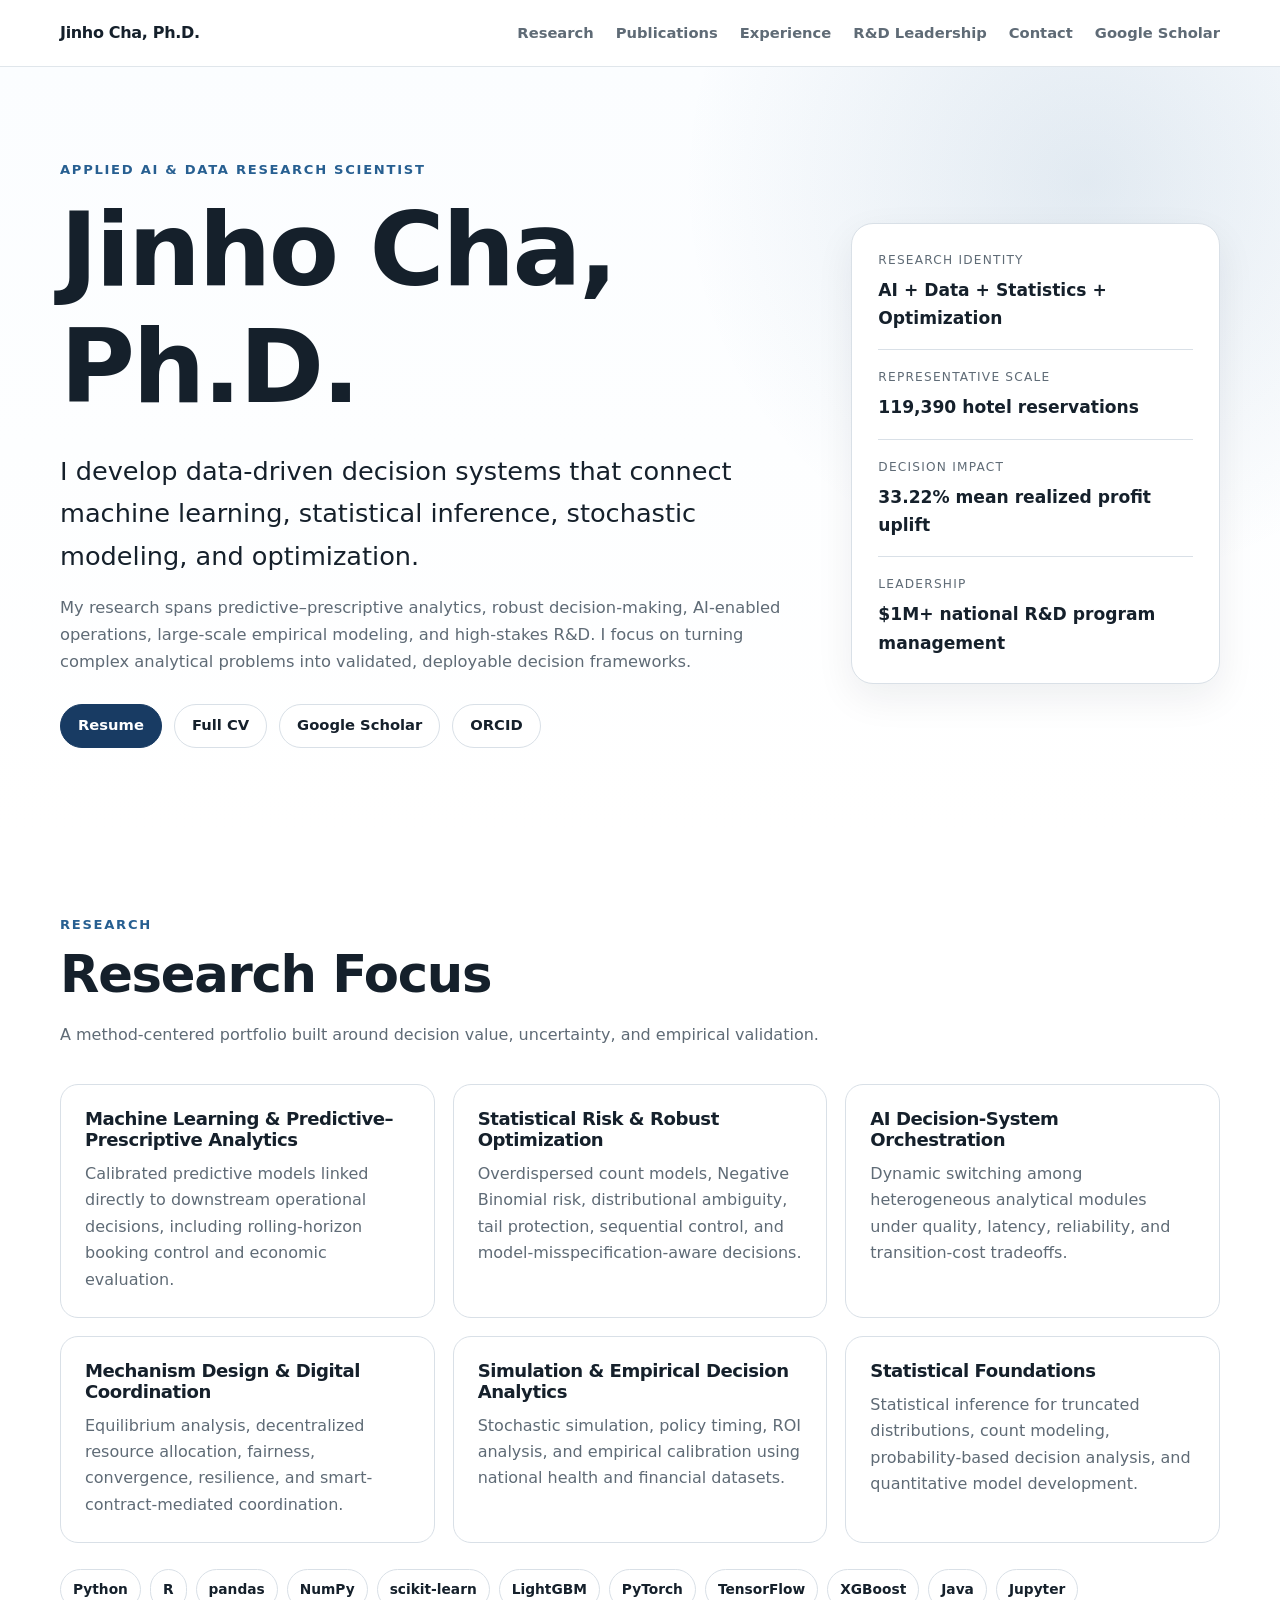
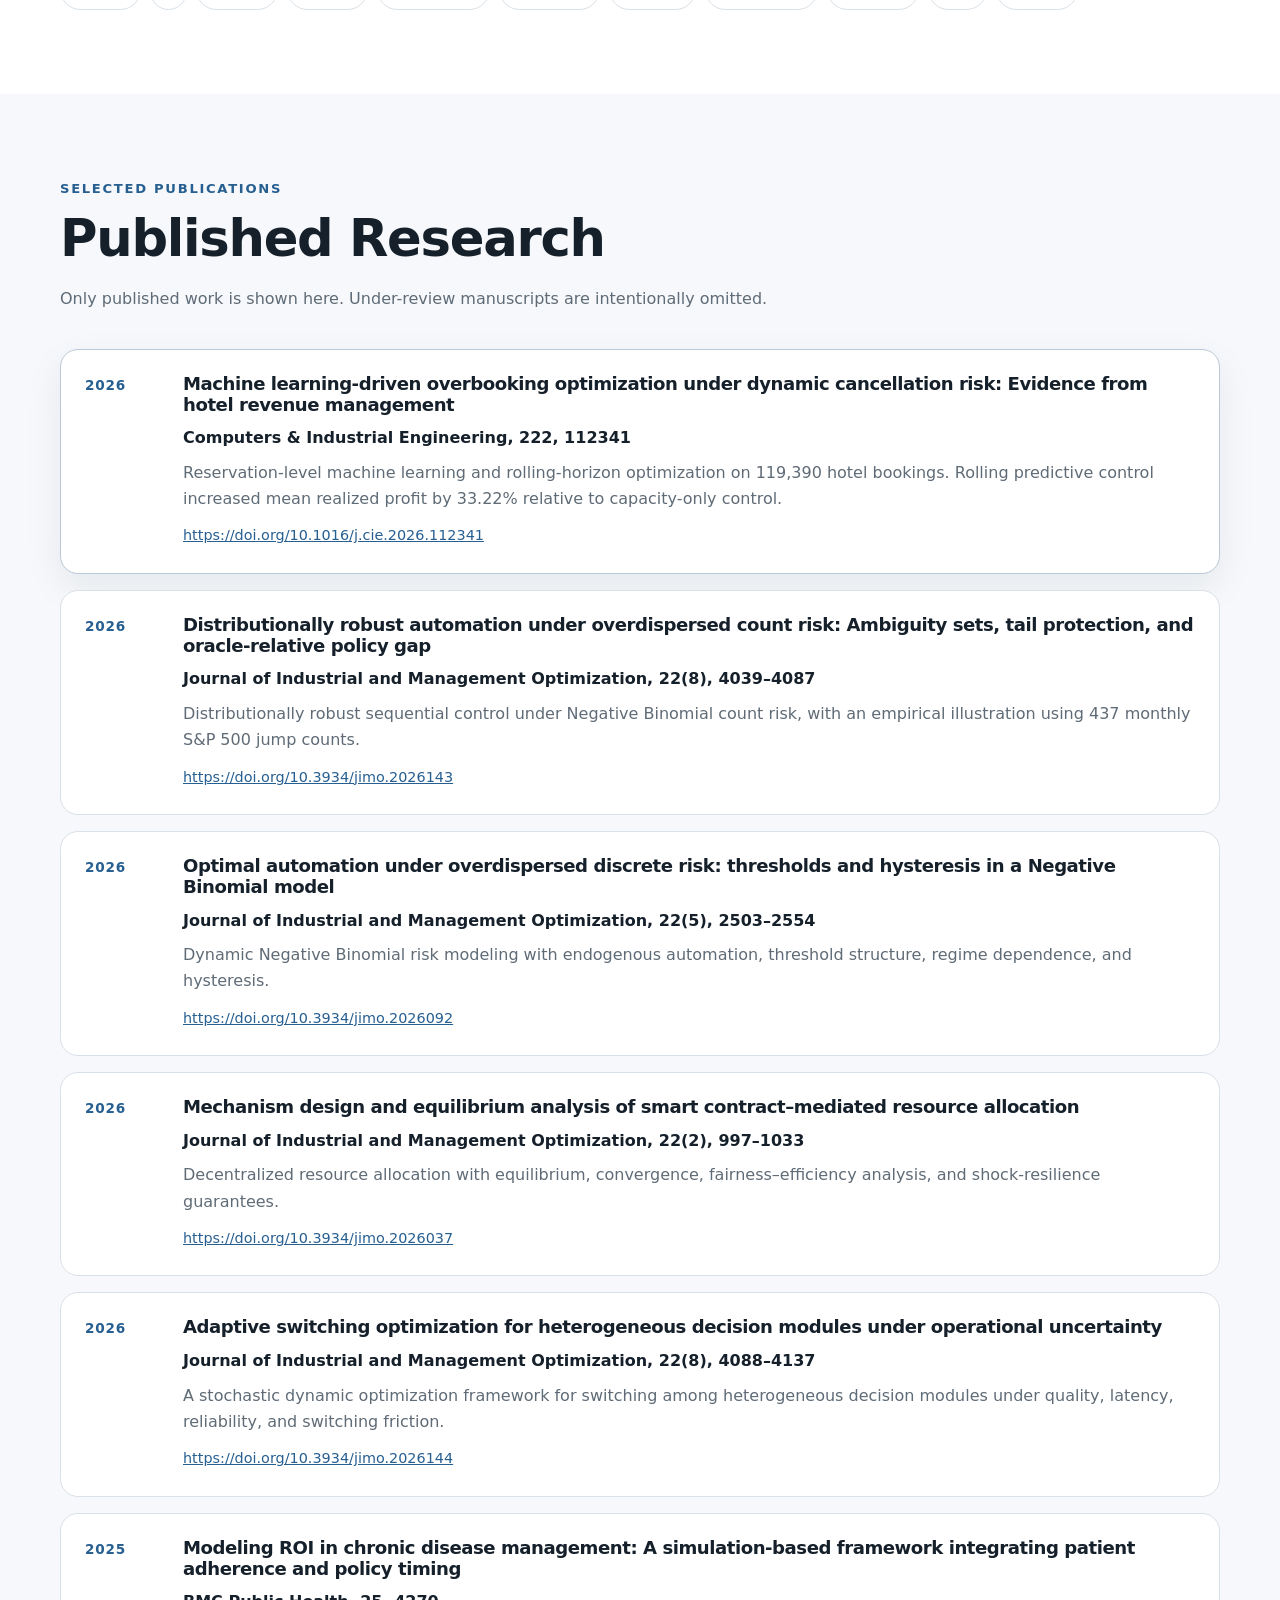
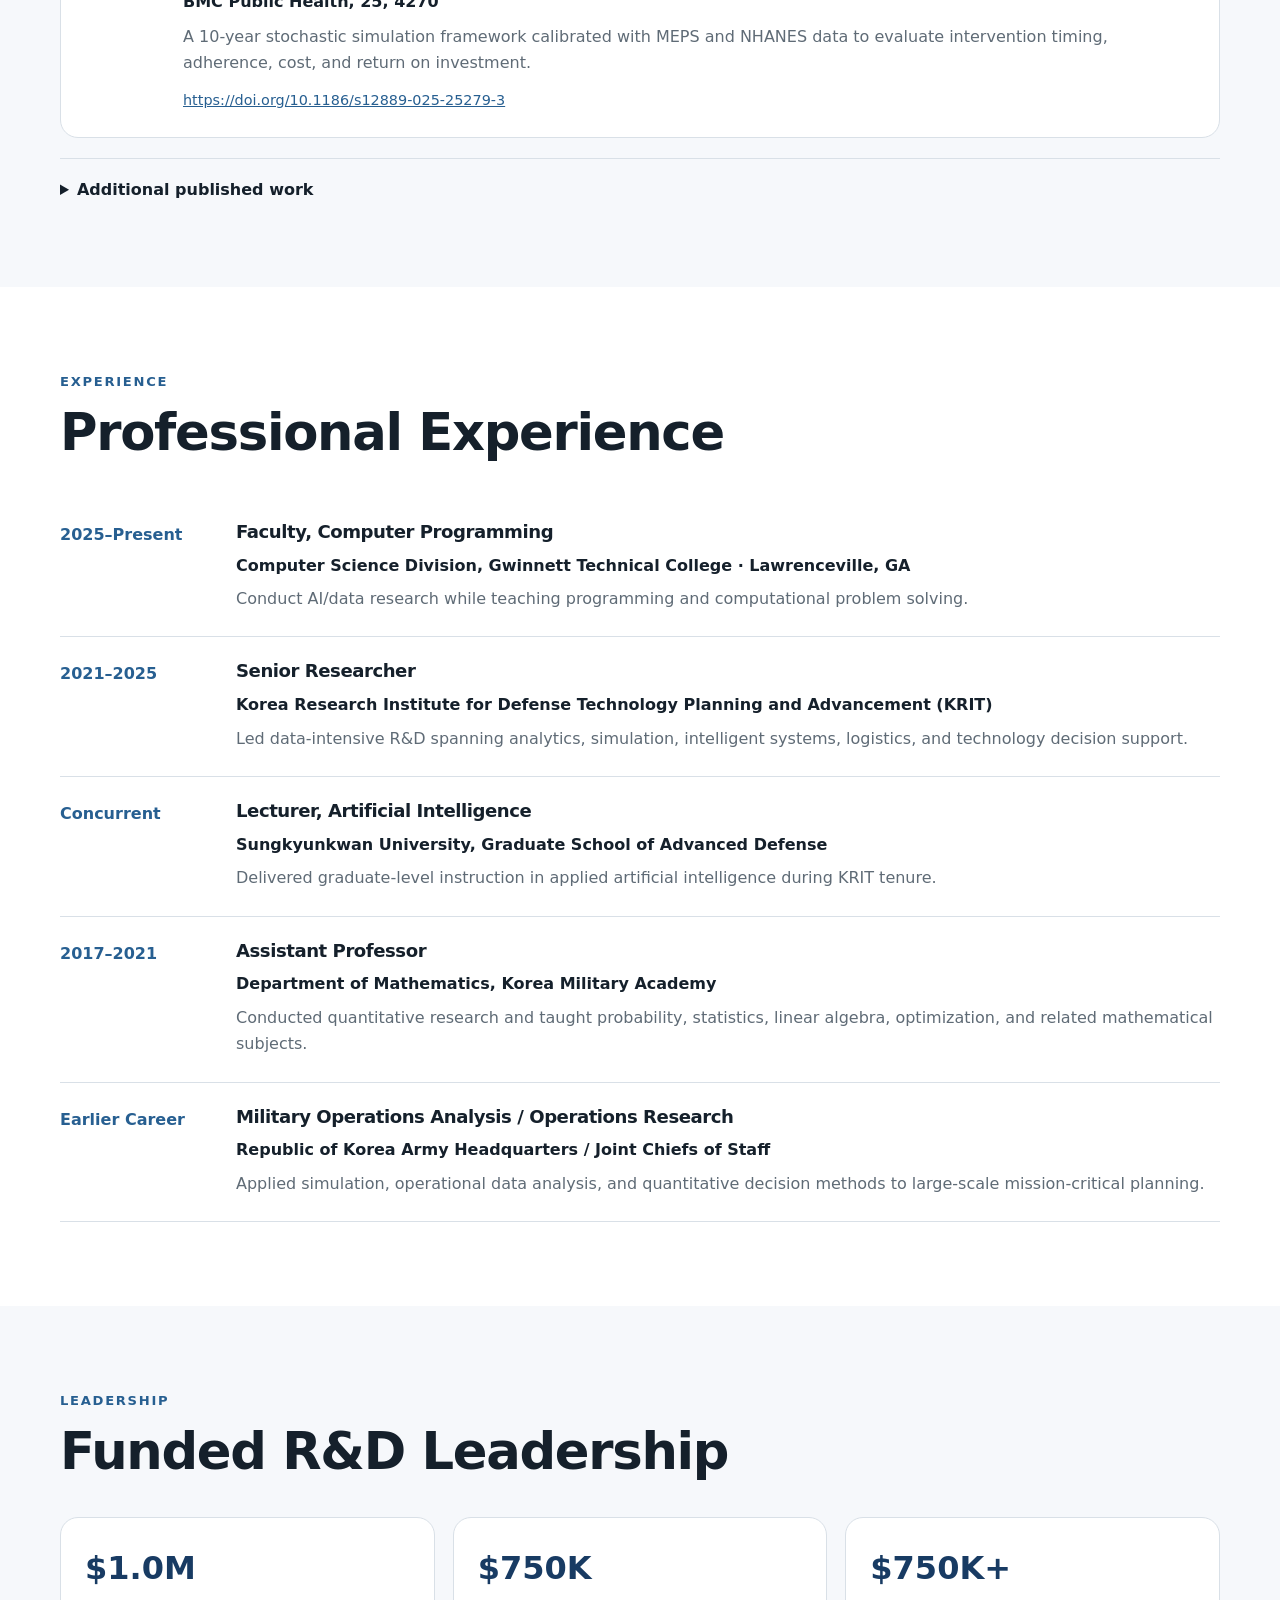
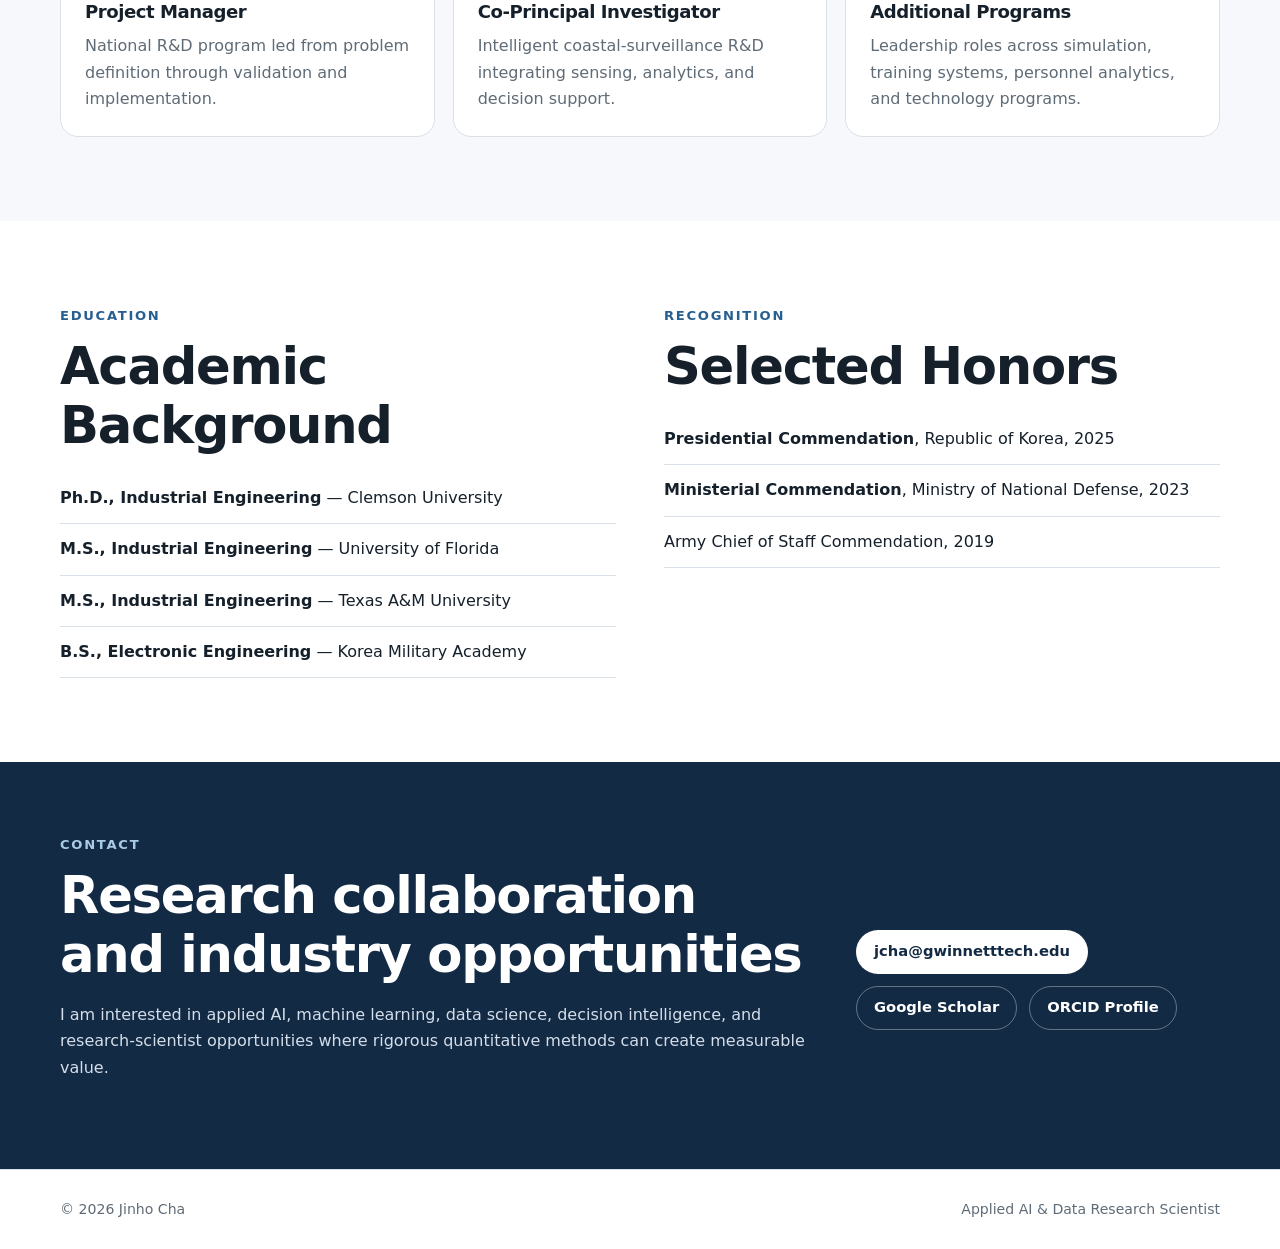
==== index.html @ 52106fe3 "Add files via upload" ====
<!doctype html>
<html lang="en">
<head>
  <meta charset="utf-8" />
  <meta name="viewport" content="width=device-width, initial-scale=1" />
  <meta name="description" content="Jinho Cha, Ph.D. — Applied AI & Data Research Scientist specializing in machine learning, statistical modeling, decision intelligence, and optimization." />
  <title>Jinho Cha, Ph.D. | Applied AI & Data Research Scientist</title>
  <link rel="stylesheet" href="styles.css" />
</head>
<body>
  <header class="site-header">
    <div class="container nav-wrap">
      <a class="brand" href="#top">Jinho Cha, Ph.D.</a>
      <nav class="nav" aria-label="Primary">
        <a href="#research">Research</a>
        <a href="#publications">Publications</a>
        <a href="#experience">Experience</a>
        <a href="#leadership">R&amp;D Leadership</a>
        <a href="#contact">Contact</a>
        <a href="https://scholar.google.com/citations?user=AkXBIFkAAAAJ&hl=en" target="_blank" rel="noreferrer">Google Scholar</a>
      </nav>
    </div>
  </header>

  <main id="top">
    <section class="hero">
      <div class="container hero-grid">
        <div>
          <div class="eyebrow">Applied AI &amp; Data Research Scientist</div>
          <h1>Jinho Cha, Ph.D.</h1>
          <p class="hero-lead">
            I develop data-driven decision systems that connect machine learning,
            statistical inference, stochastic modeling, and optimization.
          </p>
          <p class="hero-copy">
            My research spans predictive–prescriptive analytics, robust decision-making,
            AI-enabled operations, large-scale empirical modeling, and high-stakes R&amp;D.
            I focus on turning complex analytical problems into validated, deployable decision frameworks.
          </p>
          <div class="hero-actions">
            <a class="button primary" href="Jinho_Cha_Resume.pdf" target="_blank" rel="noreferrer">Resume</a>
            <a class="button" href="Jinho_Cha_CV.pdf" target="_blank" rel="noreferrer">Full CV</a>
            <a class="button" href="https://scholar.google.com/citations?user=AkXBIFkAAAAJ&hl=en" target="_blank" rel="noreferrer">Google Scholar</a>
            <a class="button" href="https://orcid.org/0000-0001-9534-8090" target="_blank" rel="noreferrer">ORCID</a>
          </div>
        </div>

        <aside class="profile-card">
          <div class="metric">
            <span class="metric-kicker">Research identity</span>
            <strong>AI + Data + Statistics + Optimization</strong>
          </div>
          <div class="metric">
            <span class="metric-kicker">Representative scale</span>
            <strong>119,390 hotel reservations</strong>
          </div>
          <div class="metric">
            <span class="metric-kicker">Decision impact</span>
            <strong>33.22% mean realized profit uplift</strong>
          </div>
          <div class="metric">
            <span class="metric-kicker">Leadership</span>
            <strong>$1M+ national R&amp;D program management</strong>
          </div>
        </aside>
      </div>
    </section>

    <section class="section" id="research">
      <div class="container">
        <div class="section-heading">
          <div class="eyebrow">Research</div>
          <h2>Research Focus</h2>
          <p>
            A method-centered portfolio built around decision value, uncertainty, and empirical validation.
          </p>
        </div>

        <div class="cards three">
          <article class="card">
            <h3>Machine Learning &amp; Predictive–Prescriptive Analytics</h3>
            <p>
              Calibrated predictive models linked directly to downstream operational decisions,
              including rolling-horizon booking control and economic evaluation.
            </p>
          </article>

          <article class="card">
            <h3>Statistical Risk &amp; Robust Optimization</h3>
            <p>
              Overdispersed count models, Negative Binomial risk, distributional ambiguity,
              tail protection, sequential control, and model-misspecification-aware decisions.
            </p>
          </article>

          <article class="card">
            <h3>AI Decision-System Orchestration</h3>
            <p>
              Dynamic switching among heterogeneous analytical modules under quality,
              latency, reliability, and transition-cost tradeoffs.
            </p>
          </article>

          <article class="card">
            <h3>Mechanism Design &amp; Digital Coordination</h3>
            <p>
              Equilibrium analysis, decentralized resource allocation, fairness,
              convergence, resilience, and smart-contract-mediated coordination.
            </p>
          </article>

          <article class="card">
            <h3>Simulation &amp; Empirical Decision Analytics</h3>
            <p>
              Stochastic simulation, policy timing, ROI analysis, and empirical calibration
              using national health and financial datasets.
            </p>
          </article>

          <article class="card">
            <h3>Statistical Foundations</h3>
            <p>
              Statistical inference for truncated distributions, count modeling,
              probability-based decision analysis, and quantitative model development.
            </p>
          </article>
        </div>

        <div class="skill-strip">
          <span>Python</span>
          <span>R</span>
          <span>pandas</span>
          <span>NumPy</span>
          <span>scikit-learn</span>
          <span>LightGBM</span>
          <span>PyTorch</span>
          <span>TensorFlow</span>
          <span>XGBoost</span>
          <span>Java</span>
          <span>Jupyter</span>
        </div>
      </div>
    </section>

    <section class="section alt" id="publications">
      <div class="container">
        <div class="section-heading">
          <div class="eyebrow">Selected Publications</div>
          <h2>Published Research</h2>
          <p>Only published work is shown here. Under-review manuscripts are intentionally omitted.</p>
        </div>

        <div class="pub-list">
          <article class="publication featured">
            <div class="pub-year">2026</div>
            <div>
              <h3>Machine learning-driven overbooking optimization under dynamic cancellation risk: Evidence from hotel revenue management</h3>
              <p class="venue">Computers &amp; Industrial Engineering, 222, 112341</p>
              <p>
                Reservation-level machine learning and rolling-horizon optimization on 119,390 hotel bookings.
                Rolling predictive control increased mean realized profit by 33.22% relative to capacity-only control.
              </p>
              <a class="doi" href="https://doi.org/10.1016/j.cie.2026.112341" target="_blank" rel="noreferrer">
                https://doi.org/10.1016/j.cie.2026.112341
              </a>
            </div>
          </article>

          <article class="publication">
            <div class="pub-year">2026</div>
            <div>
              <h3>Distributionally robust automation under overdispersed count risk: Ambiguity sets, tail protection, and oracle-relative policy gap</h3>
              <p class="venue">Journal of Industrial and Management Optimization, 22(8), 4039–4087</p>
              <p>
                Distributionally robust sequential control under Negative Binomial count risk,
                with an empirical illustration using 437 monthly S&amp;P 500 jump counts.
              </p>
              <a class="doi" href="https://doi.org/10.3934/jimo.2026143" target="_blank" rel="noreferrer">
                https://doi.org/10.3934/jimo.2026143
              </a>
            </div>
          </article>

          <article class="publication">
            <div class="pub-year">2026</div>
            <div>
              <h3>Optimal automation under overdispersed discrete risk: thresholds and hysteresis in a Negative Binomial model</h3>
              <p class="venue">Journal of Industrial and Management Optimization, 22(5), 2503–2554</p>
              <p>
                Dynamic Negative Binomial risk modeling with endogenous automation,
                threshold structure, regime dependence, and hysteresis.
              </p>
              <a class="doi" href="https://doi.org/10.3934/jimo.2026092" target="_blank" rel="noreferrer">
                https://doi.org/10.3934/jimo.2026092
              </a>
            </div>
          </article>

          <article class="publication">
            <div class="pub-year">2026</div>
            <div>
              <h3>Mechanism design and equilibrium analysis of smart contract–mediated resource allocation</h3>
              <p class="venue">Journal of Industrial and Management Optimization, 22(2), 997–1033</p>
              <p>
                Decentralized resource allocation with equilibrium, convergence,
                fairness–efficiency analysis, and shock-resilience guarantees.
              </p>
              <a class="doi" href="https://doi.org/10.3934/jimo.2026037" target="_blank" rel="noreferrer">
                https://doi.org/10.3934/jimo.2026037
              </a>
            </div>
          </article>

          <article class="publication">
            <div class="pub-year">2026</div>
            <div>
              <h3>Adaptive switching optimization for heterogeneous decision modules under operational uncertainty</h3>
              <p class="venue">Journal of Industrial and Management Optimization, 22(8), 4088–4137</p>
              <p>
                A stochastic dynamic optimization framework for switching among heterogeneous
                decision modules under quality, latency, reliability, and switching friction.
              </p>
              <a class="doi" href="https://doi.org/10.3934/jimo.2026144" target="_blank" rel="noreferrer">
                https://doi.org/10.3934/jimo.2026144
              </a>
            </div>
          </article>

          <article class="publication">
            <div class="pub-year">2025</div>
            <div>
              <h3>Modeling ROI in chronic disease management: A simulation-based framework integrating patient adherence and policy timing</h3>
              <p class="venue">BMC Public Health, 25, 4270</p>
              <p>
                A 10-year stochastic simulation framework calibrated with MEPS and NHANES data
                to evaluate intervention timing, adherence, cost, and return on investment.
              </p>
              <a class="doi" href="https://doi.org/10.1186/s12889-025-25279-3" target="_blank" rel="noreferrer">
                https://doi.org/10.1186/s12889-025-25279-3
              </a>
            </div>
          </article>
        </div>

        <details class="more-publications">
          <summary>Additional published work</summary>
          <div class="more-grid">
            <a href="https://doi.org/10.4018/IJEGR.411889" target="_blank" rel="noreferrer">
              E-Government Success — International Journal of Electronic Government Research (2026)
            </a>
            <a href="https://doi.org/10.3390/jrfm18070403" target="_blank" rel="noreferrer">
              Mobile Banking Customer Satisfaction and Loyalty — Journal of Risk and Financial Management (2025)
            </a>
          </div>
        </details>
      </div>
    </section>

    <section class="section" id="experience">
      <div class="container">
        <div class="section-heading">
          <div class="eyebrow">Experience</div>
          <h2>Professional Experience</h2>
        </div>

        <div class="timeline">
          <article class="timeline-item">
            <div class="timeline-date">2025–Present</div>
            <div>
              <h3>Faculty, Computer Programming</h3>
              <p class="venue">Computer Science Division, Gwinnett Technical College · Lawrenceville, GA</p>
              <p>Conduct AI/data research while teaching programming and computational problem solving.</p>
            </div>
          </article>

          <article class="timeline-item">
            <div class="timeline-date">2021–2025</div>
            <div>
              <h3>Senior Researcher</h3>
              <p class="venue">Korea Research Institute for Defense Technology Planning and Advancement (KRIT)</p>
              <p>
                Led data-intensive R&amp;D spanning analytics, simulation, intelligent systems,
                logistics, and technology decision support.
              </p>
            </div>
          </article>

          <article class="timeline-item">
            <div class="timeline-date">Concurrent</div>
            <div>
              <h3>Lecturer, Artificial Intelligence</h3>
              <p class="venue">Sungkyunkwan University, Graduate School of Advanced Defense</p>
              <p>Delivered graduate-level instruction in applied artificial intelligence during KRIT tenure.</p>
            </div>
          </article>

          <article class="timeline-item">
            <div class="timeline-date">2017–2021</div>
            <div>
              <h3>Assistant Professor</h3>
              <p class="venue">Department of Mathematics, Korea Military Academy</p>
              <p>
                Conducted quantitative research and taught probability, statistics,
                linear algebra, optimization, and related mathematical subjects.
              </p>
            </div>
          </article>

          <article class="timeline-item">
            <div class="timeline-date">Earlier Career</div>
            <div>
              <h3>Military Operations Analysis / Operations Research</h3>
              <p class="venue">Republic of Korea Army Headquarters / Joint Chiefs of Staff</p>
              <p>
                Applied simulation, operational data analysis, and quantitative decision methods
                to large-scale mission-critical planning.
              </p>
            </div>
          </article>
        </div>
      </div>
    </section>

    <section class="section alt" id="leadership">
      <div class="container">
        <div class="section-heading">
          <div class="eyebrow">Leadership</div>
          <h2>Funded R&amp;D Leadership</h2>
        </div>

        <div class="cards three">
          <article class="card stat-card">
            <strong>$1.0M</strong>
            <h3>Project Manager</h3>
            <p>National R&amp;D program led from problem definition through validation and implementation.</p>
          </article>
          <article class="card stat-card">
            <strong>$750K</strong>
            <h3>Co-Principal Investigator</h3>
            <p>Intelligent coastal-surveillance R&amp;D integrating sensing, analytics, and decision support.</p>
          </article>
          <article class="card stat-card">
            <strong>$750K+</strong>
            <h3>Additional Programs</h3>
            <p>Leadership roles across simulation, training systems, personnel analytics, and technology programs.</p>
          </article>
        </div>
      </div>
    </section>

    <section class="section" id="education">
      <div class="container two-col">
        <div>
          <div class="eyebrow">Education</div>
          <h2>Academic Background</h2>
          <ul class="clean-list">
            <li><strong>Ph.D., Industrial Engineering</strong> — Clemson University</li>
            <li><strong>M.S., Industrial Engineering</strong> — University of Florida</li>
            <li><strong>M.S., Industrial Engineering</strong> — Texas A&amp;M University</li>
            <li><strong>B.S., Electronic Engineering</strong> — Korea Military Academy</li>
          </ul>
        </div>
        <div>
          <div class="eyebrow">Recognition</div>
          <h2>Selected Honors</h2>
          <ul class="clean-list">
            <li><strong>Presidential Commendation</strong>, Republic of Korea, 2025</li>
            <li><strong>Ministerial Commendation</strong>, Ministry of National Defense, 2023</li>
            <li>Army Chief of Staff Commendation, 2019</li>
          </ul>
        </div>
      </div>
    </section>

    <section class="contact-section" id="contact">
      <div class="container contact-inner">
        <div>
          <div class="eyebrow">Contact</div>
          <h2>Research collaboration and industry opportunities</h2>
          <p>
            I am interested in applied AI, machine learning, data science, decision intelligence,
            and research-scientist opportunities where rigorous quantitative methods can create measurable value.
          </p>
        </div>
        <div class="contact-actions">
          <a class="button primary" href="mailto:jcha@gwinnetttech.edu">jcha@gwinnetttech.edu</a>
          <a class="button" href="https://scholar.google.com/citations?user=AkXBIFkAAAAJ&hl=en" target="_blank" rel="noreferrer">Google Scholar</a>
          <a class="button" href="https://orcid.org/0000-0001-9534-8090" target="_blank" rel="noreferrer">ORCID Profile</a>
        </div>
      </div>
    </section>
  </main>

  <footer class="footer">
    <div class="container footer-inner">
      <span>© 2026 Jinho Cha</span>
      <span>Applied AI &amp; Data Research Scientist</span>
    </div>
  </footer>
</body>
</html>
---- styles.css ----
* {
  box-sizing: border-box;
}

:root {
  --bg: #ffffff;
  --bg-alt: #f6f8fb;
  --text: #15202b;
  --muted: #5f6b76;
  --line: #d9e0e7;
  --accent: #183b63;
  --accent-2: #275f91;
  --card: #ffffff;
  --shadow: 0 14px 38px rgba(15, 23, 42, 0.07);
  --radius: 18px;
  --max: 1160px;
}

html {
  scroll-behavior: smooth;
}

body {
  margin: 0;
  background: var(--bg);
  color: var(--text);
  font-family: Inter, ui-sans-serif, system-ui, -apple-system, BlinkMacSystemFont, "Segoe UI", sans-serif;
  line-height: 1.65;
}

a {
  color: inherit;
}

.container {
  width: min(var(--max), calc(100% - 40px));
  margin: 0 auto;
}

.site-header {
  position: sticky;
  top: 0;
  z-index: 20;
  backdrop-filter: blur(14px);
  background: rgba(255,255,255,.92);
  border-bottom: 1px solid rgba(217, 224, 231, .8);
}

.nav-wrap {
  min-height: 66px;
  display: flex;
  align-items: center;
  justify-content: space-between;
  gap: 24px;
}

.brand {
  font-weight: 800;
  text-decoration: none;
  letter-spacing: -.02em;
}

.nav {
  display: flex;
  gap: 22px;
  flex-wrap: wrap;
}

.nav a {
  text-decoration: none;
  font-size: .92rem;
  color: var(--muted);
  font-weight: 650;
}

.nav a:hover {
  color: var(--accent);
}

.hero {
  padding: 92px 0 82px;
  background:
    radial-gradient(circle at 85% 15%, rgba(39,95,145,.12), transparent 32%),
    linear-gradient(180deg, #fbfdff 0%, #ffffff 100%);
}

.hero-grid {
  display: grid;
  grid-template-columns: minmax(0, 1.5fr) minmax(300px, .75fr);
  gap: 54px;
  align-items: center;
}

.eyebrow {
  color: var(--accent-2);
  font-size: .82rem;
  font-weight: 800;
  text-transform: uppercase;
  letter-spacing: .13em;
  margin-bottom: 10px;
}

h1, h2, h3 {
  line-height: 1.15;
  letter-spacing: -.025em;
}

h1 {
  font-size: clamp(3.1rem, 8vw, 6.4rem);
  margin: 0 0 24px;
  max-width: 900px;
}

h2 {
  font-size: clamp(2rem, 4vw, 3.2rem);
  margin: 0 0 18px;
}

h3 {
  font-size: 1.13rem;
  margin: 0 0 10px;
}

.hero-lead {
  font-size: clamp(1.25rem, 2vw, 1.6rem);
  max-width: 820px;
  margin: 0 0 18px;
}

.hero-copy {
  max-width: 780px;
  color: var(--muted);
  font-size: 1.02rem;
  margin: 0;
}

.hero-actions,
.contact-actions {
  display: flex;
  flex-wrap: wrap;
  gap: 12px;
  margin-top: 28px;
}

.button {
  display: inline-flex;
  align-items: center;
  justify-content: center;
  min-height: 44px;
  padding: 0 17px;
  border-radius: 999px;
  border: 1px solid var(--line);
  background: #fff;
  text-decoration: none;
  font-weight: 750;
  font-size: .92rem;
}

.button:hover {
  border-color: var(--accent);
}

.button.primary {
  background: var(--accent);
  color: white;
  border-color: var(--accent);
}

.profile-card {
  background: var(--card);
  border: 1px solid var(--line);
  border-radius: 22px;
  padding: 26px;
  box-shadow: var(--shadow);
}

.metric {
  padding: 17px 0;
  border-bottom: 1px solid var(--line);
}

.metric:first-child {
  padding-top: 0;
}

.metric:last-child {
  border-bottom: 0;
  padding-bottom: 0;
}

.metric-kicker {
  display: block;
  font-size: .76rem;
  text-transform: uppercase;
  letter-spacing: .1em;
  color: var(--muted);
  margin-bottom: 6px;
}

.metric strong {
  display: block;
  font-size: 1.07rem;
}

.section {
  padding: 84px 0;
}

.section.alt {
  background: var(--bg-alt);
}

.section-heading {
  max-width: 760px;
  margin-bottom: 36px;
}

.section-heading p {
  color: var(--muted);
  margin: 0;
}

.cards {
  display: grid;
  gap: 18px;
}

.cards.three {
  grid-template-columns: repeat(3, minmax(0, 1fr));
}

.card {
  background: var(--card);
  border: 1px solid var(--line);
  border-radius: var(--radius);
  padding: 24px;
}

.card p {
  margin: 0;
  color: var(--muted);
}

.skill-strip {
  display: flex;
  flex-wrap: wrap;
  gap: 9px;
  margin-top: 26px;
}

.skill-strip span {
  border: 1px solid var(--line);
  background: #fff;
  border-radius: 999px;
  padding: 8px 12px;
  font-size: .86rem;
  font-weight: 700;
}

.pub-list {
  display: grid;
  gap: 16px;
}

.publication {
  display: grid;
  grid-template-columns: 78px 1fr;
  gap: 20px;
  background: #fff;
  border: 1px solid var(--line);
  border-radius: var(--radius);
  padding: 24px;
}

.publication.featured {
  border-color: #b9c9d8;
  box-shadow: var(--shadow);
}

.pub-year {
  font-size: .85rem;
  font-weight: 850;
  color: var(--accent-2);
  letter-spacing: .06em;
}

.publication p {
  color: var(--muted);
  margin: 0 0 8px;
}

.venue {
  color: var(--text) !important;
  font-weight: 700;
}

.doi {
  display: inline-block;
  margin-top: 4px;
  color: var(--accent-2);
  font-size: .9rem;
  overflow-wrap: anywhere;
}

.more-publications {
  margin-top: 20px;
  border-top: 1px solid var(--line);
  padding-top: 18px;
}

.more-publications summary {
  cursor: pointer;
  font-weight: 800;
}

.more-grid {
  display: grid;
  gap: 8px;
  margin-top: 14px;
}

.more-grid a {
  color: var(--accent-2);
}

.timeline {
  display: grid;
  gap: 0;
}

.timeline-item {
  display: grid;
  grid-template-columns: 150px 1fr;
  gap: 26px;
  padding: 24px 0;
  border-bottom: 1px solid var(--line);
}

.timeline-date {
  color: var(--accent-2);
  font-weight: 800;
}

.timeline-item p {
  margin: 0;
  color: var(--muted);
}

.timeline-item .venue {
  margin-bottom: 7px;
}

.stat-card strong {
  display: block;
  font-size: 2rem;
  color: var(--accent);
  margin-bottom: 8px;
}

.two-col {
  display: grid;
  grid-template-columns: repeat(2, minmax(0, 1fr));
  gap: 48px;
}

.clean-list {
  list-style: none;
  padding: 0;
  margin: 0;
}

.clean-list li {
  padding: 12px 0;
  border-bottom: 1px solid var(--line);
}

.contact-section {
  padding: 72px 0;
  background: #132a44;
  color: white;
}

.contact-inner {
  display: grid;
  grid-template-columns: 1.35fr .65fr;
  gap: 40px;
  align-items: center;
}

.contact-section .eyebrow {
  color: #a9cbe8;
}

.contact-section p {
  color: #d4deea;
  max-width: 760px;
}

.contact-section .button {
  border-color: rgba(255,255,255,.35);
  background: transparent;
  color: white;
}

.contact-section .button.primary {
  background: white;
  color: #132a44;
}

.footer {
  padding: 28px 0;
  border-top: 1px solid var(--line);
}

.footer-inner {
  display: flex;
  justify-content: space-between;
  gap: 16px;
  color: var(--muted);
  font-size: .88rem;
}

@media (max-width: 900px) {
  .nav {
    display: none;
  }

  .hero-grid,
  .contact-inner,
  .two-col {
    grid-template-columns: 1fr;
  }

  .cards.three {
    grid-template-columns: 1fr 1fr;
  }

  .hero {
    padding-top: 70px;
  }
}

@media (max-width: 640px) {
  .container {
    width: min(var(--max), calc(100% - 26px));
  }

  .cards.three,
  .publication,
  .timeline-item {
    grid-template-columns: 1fr;
  }

  .pub-year {
    margin-bottom: -8px;
  }

  .section {
    padding: 64px 0;
  }

  .footer-inner {
    flex-direction: column;
  }
}
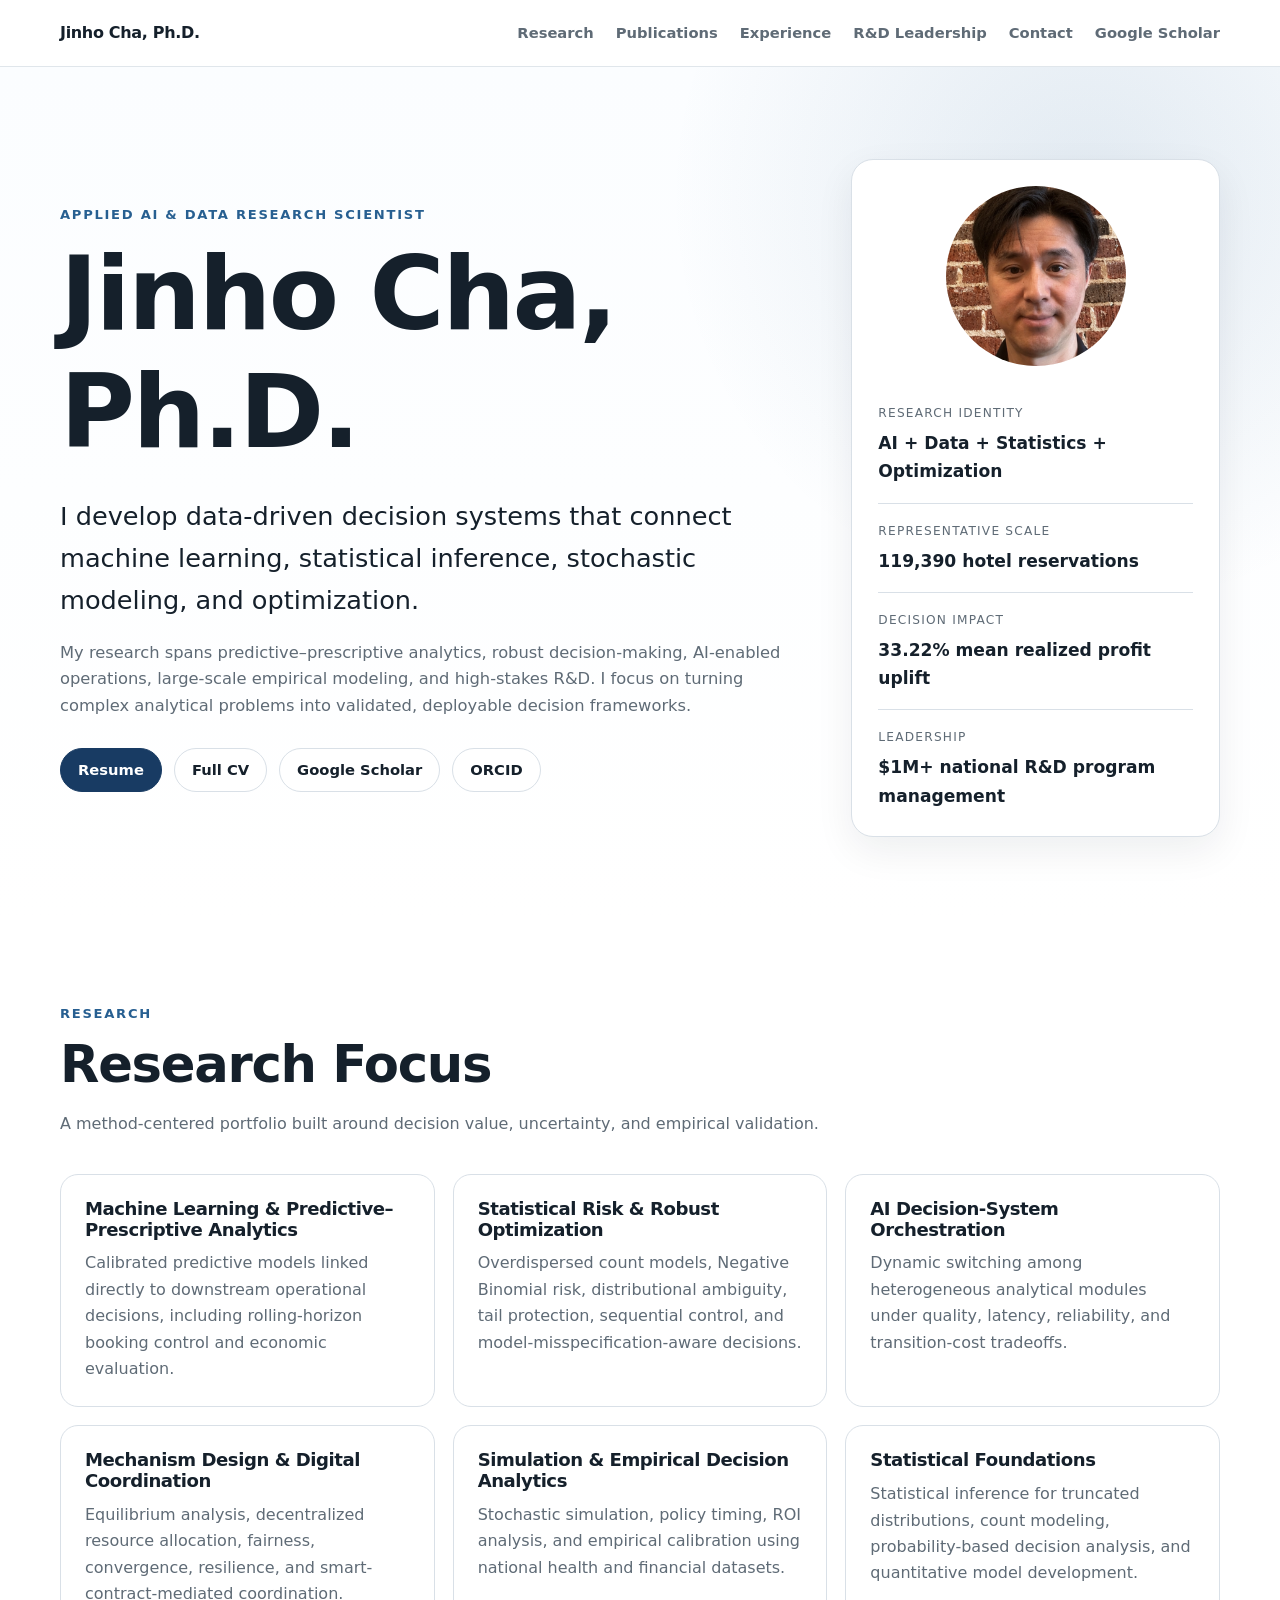
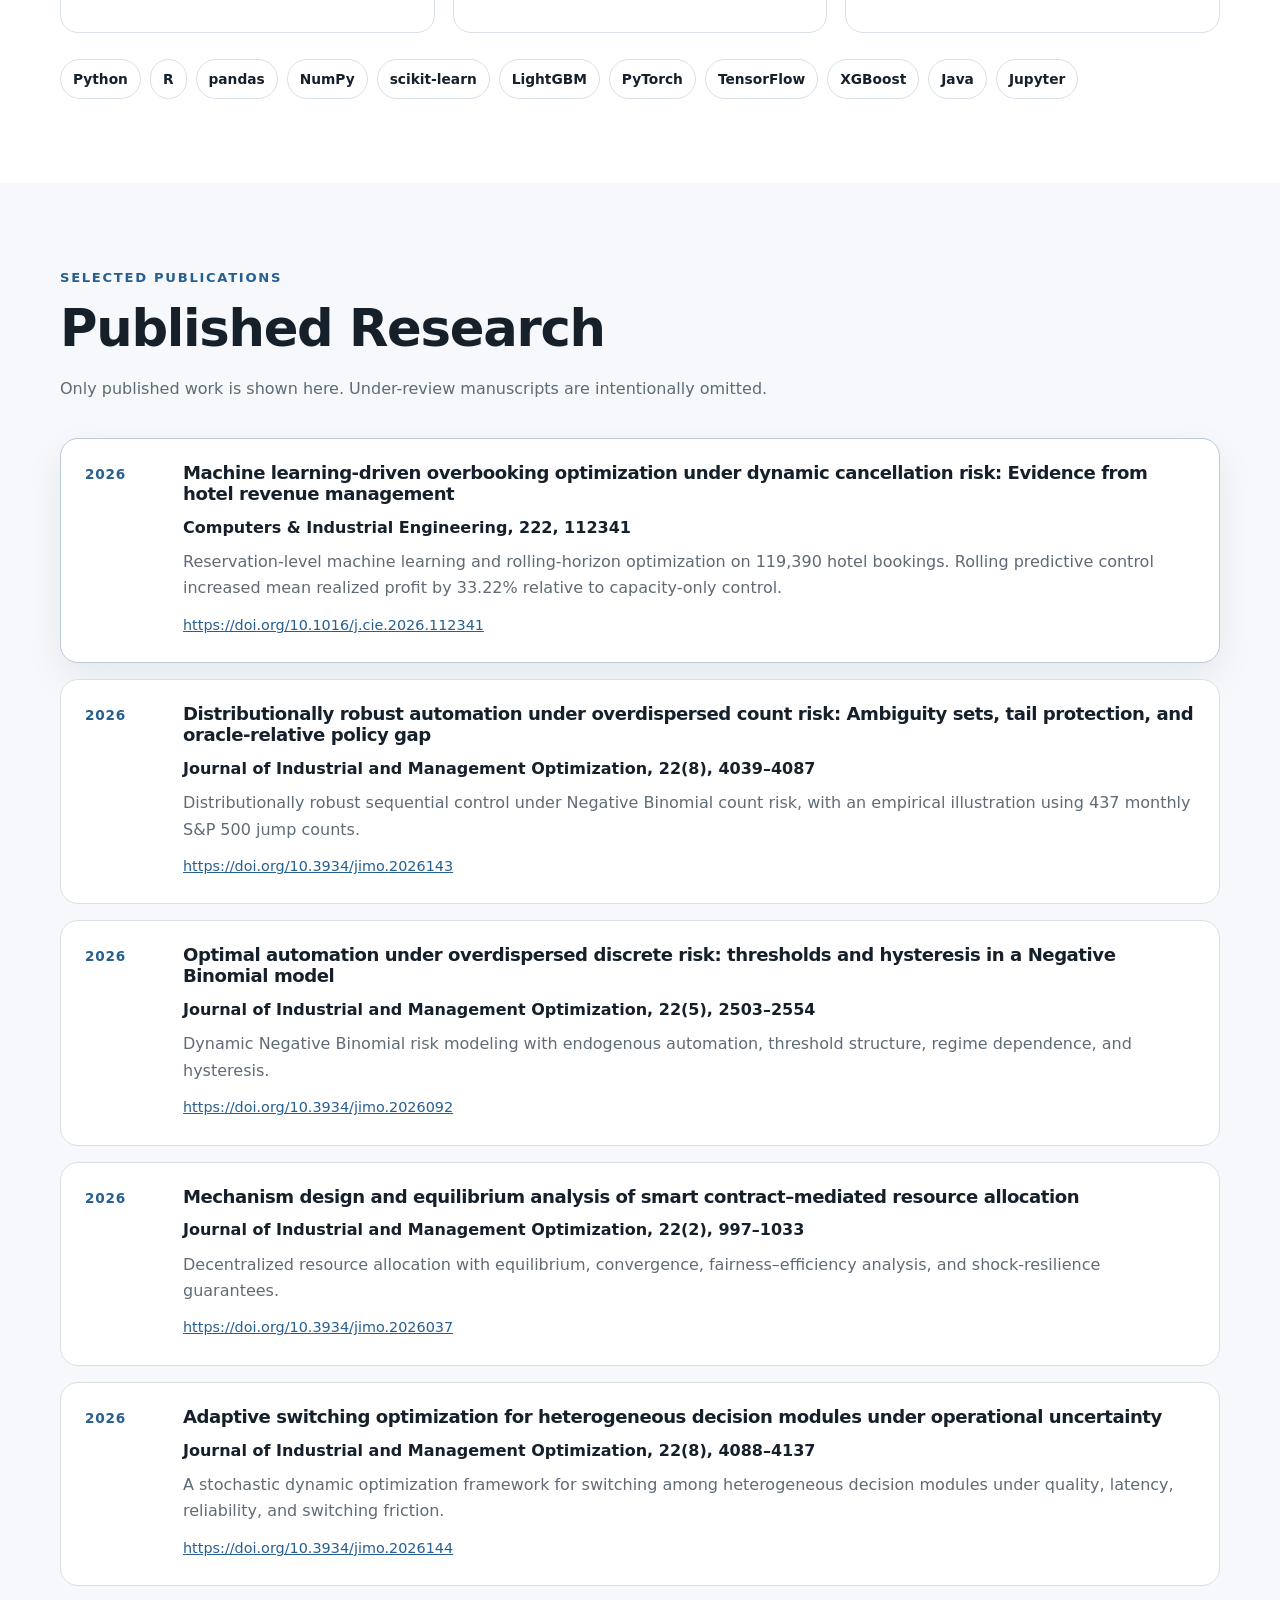
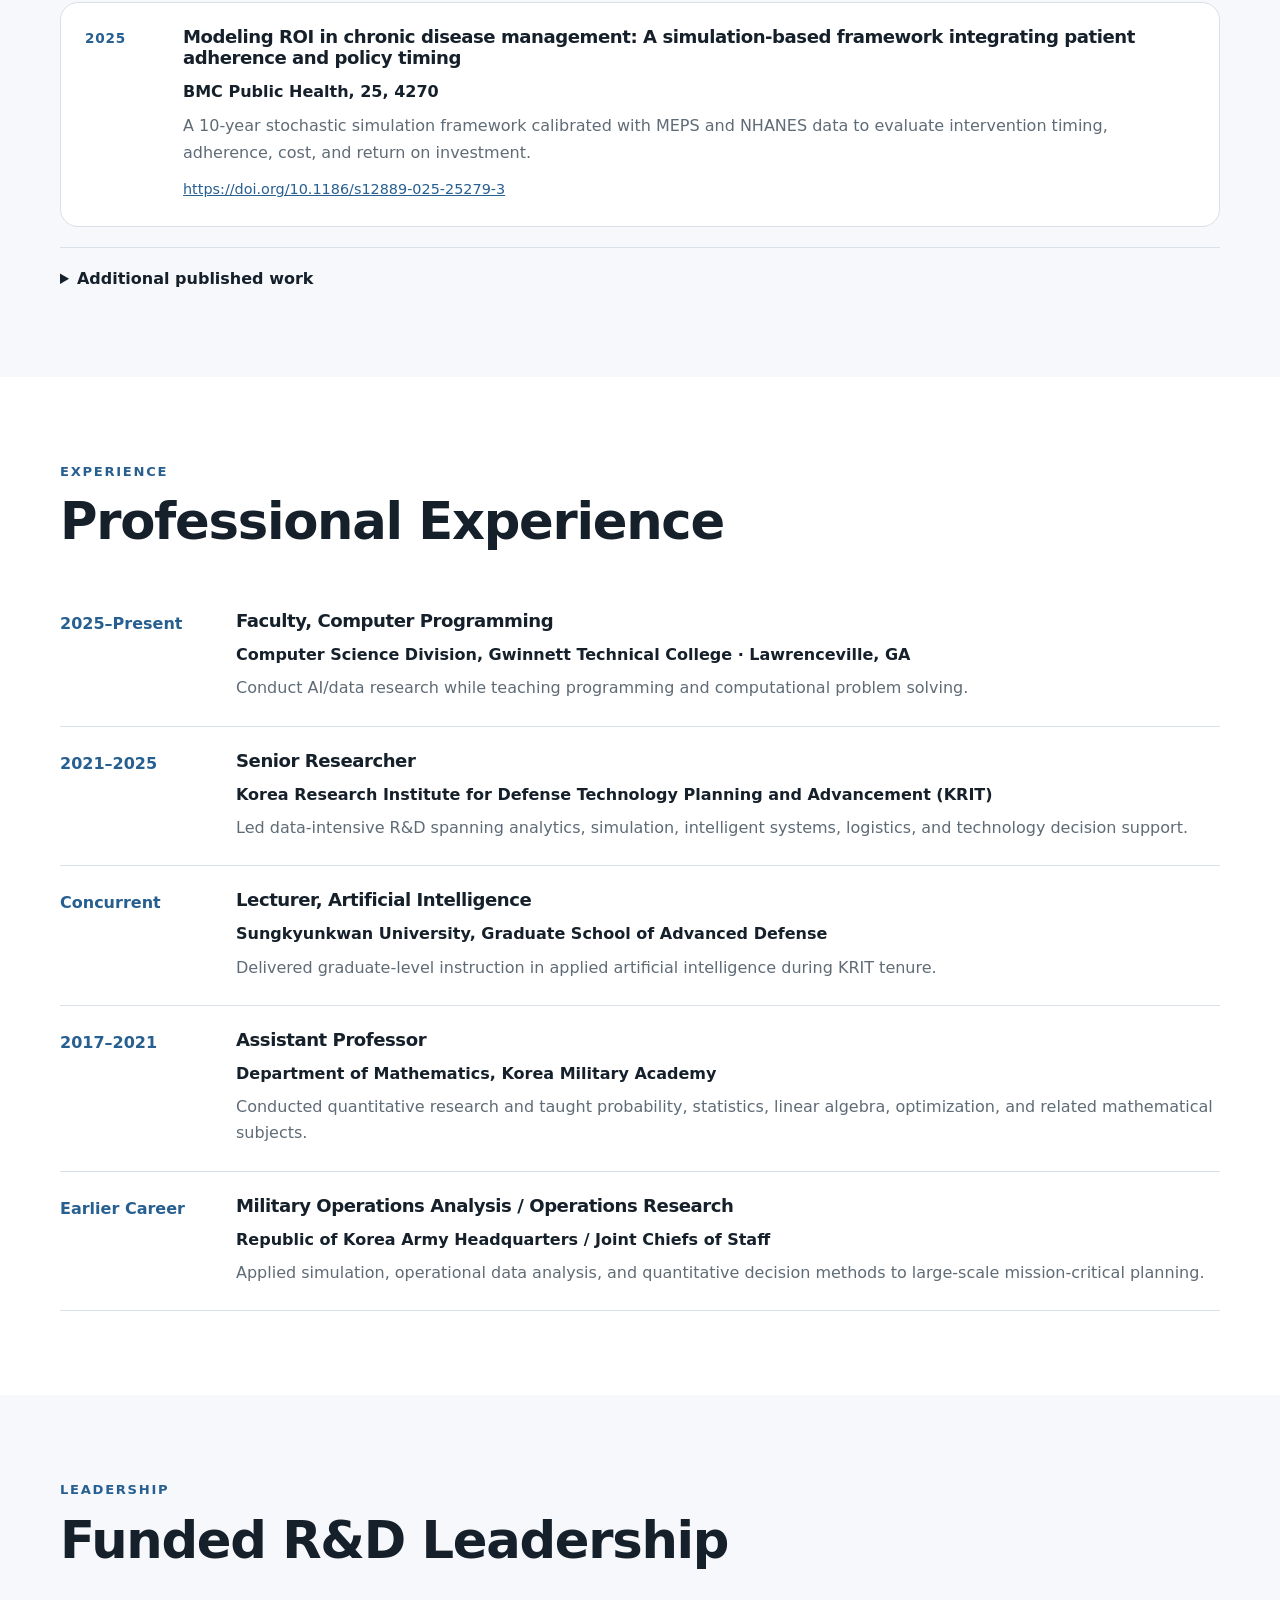
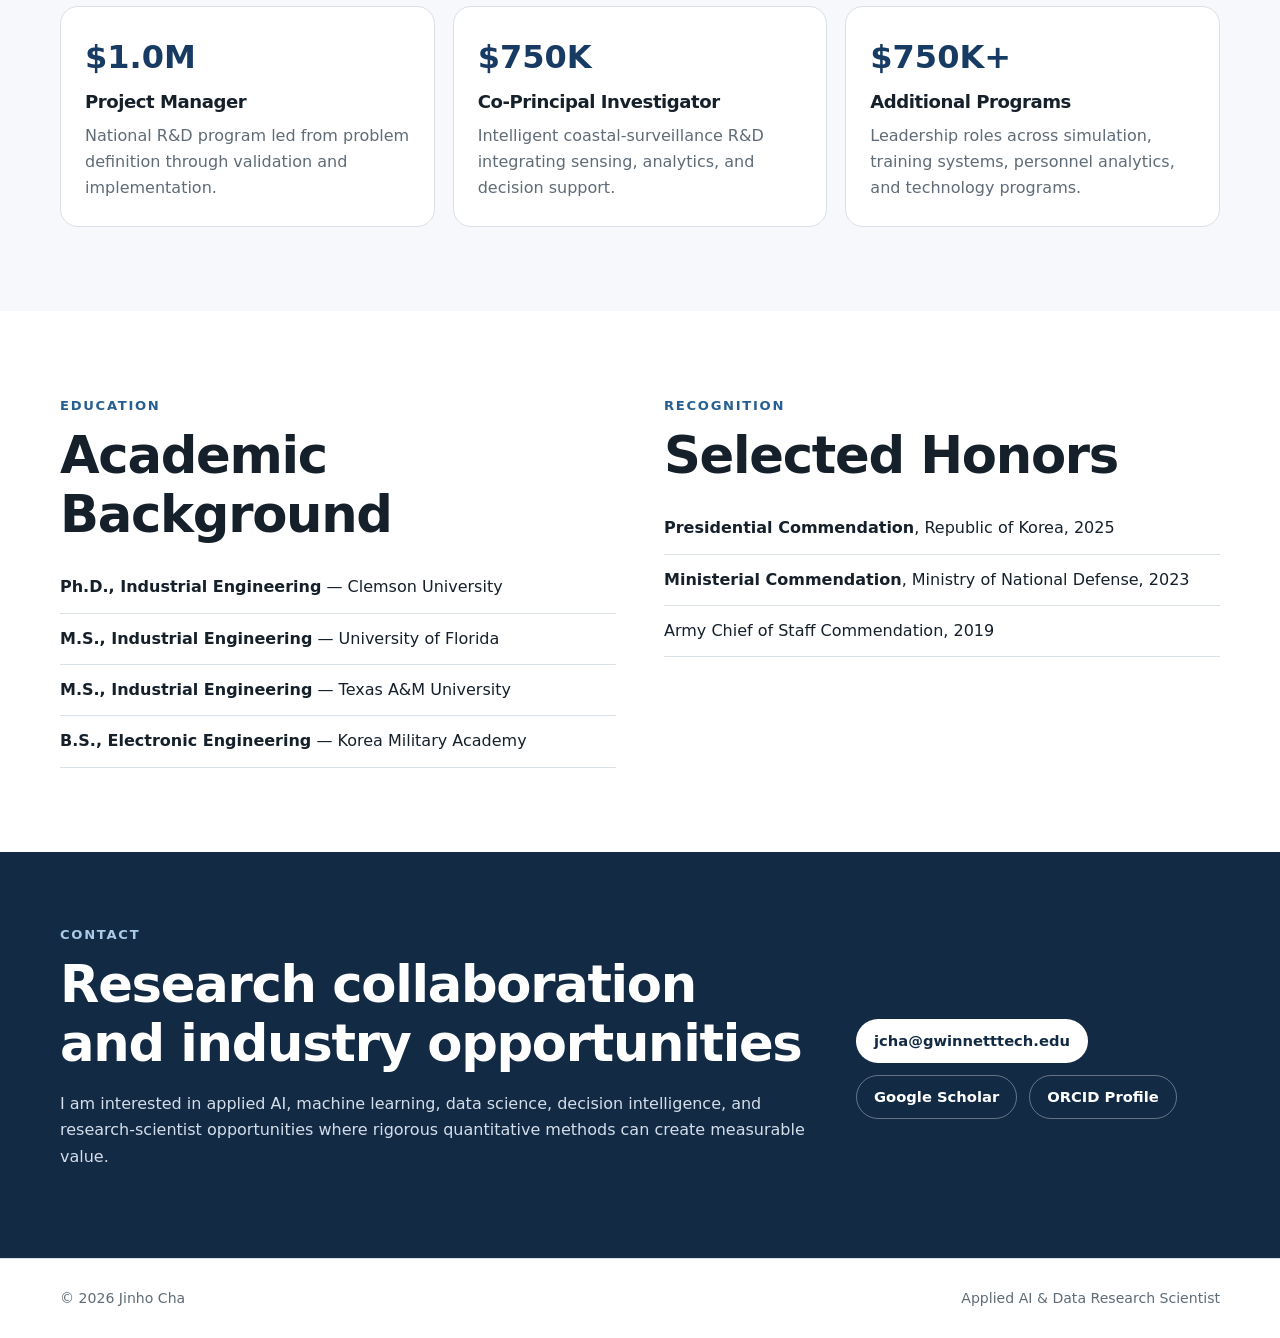
==== commit 9beac77d: "Add files via upload" ====
--- a/index.html
+++ b/index.html
@@ -3,8 +3,57 @@
 <head>
   <meta charset="utf-8" />
   <meta name="viewport" content="width=device-width, initial-scale=1" />
-  <meta name="description" content="Jinho Cha, Ph.D. — Applied AI & Data Research Scientist specializing in machine learning, statistical modeling, decision intelligence, and optimization." />
-  <title>Jinho Cha, Ph.D. | Applied AI & Data Research Scientist</title>
+
+  <title>Jinho Cha, Ph.D. | AI, Data Science & Operations Research</title>
+
+  <meta name="description" content="Official research website of Jinho Cha, Ph.D., an Applied AI & Data Research Scientist specializing in machine learning, statistical modeling, optimization, operations research, decision intelligence, and empirical analytics." />
+  <meta name="author" content="Jinho Cha" />
+  <meta name="robots" content="index, follow, max-image-preview:large" />
+
+  <link rel="canonical" href="https://jinhocha7.github.io/" />
+  <link rel="sitemap" type="application/xml" href="https://jinhocha7.github.io/sitemap.xml" />
+
+  <meta property="og:type" content="website" />
+  <meta property="og:title" content="Jinho Cha, Ph.D. | AI, Data Science & Operations Research" />
+  <meta property="og:description" content="Official research website of Jinho Cha, Ph.D., specializing in machine learning, statistics, optimization, operations research, and decision intelligence." />
+  <meta property="og:url" content="https://jinhocha7.github.io/" />
+  <meta property="og:site_name" content="Jinho Cha Research Website" />
+  <meta property="og:image" content="https://jinhocha7.github.io/profile.jpg" />
+  <meta property="og:image:alt" content="Portrait of Jinho Cha, Ph.D." />
+
+  <meta name="twitter:card" content="summary_large_image" />
+  <meta name="twitter:image" content="https://jinhocha7.github.io/profile.jpg" />
+  <meta name="twitter:title" content="Jinho Cha, Ph.D. | AI, Data Science & Operations Research" />
+  <meta name="twitter:description" content="Applied AI & Data Research Scientist specializing in machine learning, statistics, optimization, operations research, and decision intelligence." />
+
+  <script type="application/ld+json">
+  {
+    "@context": "https://schema.org",
+    "@type": "Person",
+    "name": "Jinho Cha",
+    "honorificSuffix": "Ph.D.",
+    "url": "https://jinhocha7.github.io/",
+    "image": "https://jinhocha7.github.io/profile.jpg",
+    "sameAs": [
+      "https://scholar.google.com/citations?user=AkXBIFkAAAAJ&hl=en",
+      "https://orcid.org/0000-0001-9534-8090",
+      "https://github.com/jinhocha7"
+    ],
+    "jobTitle": "Applied AI & Data Research Scientist",
+    "knowsAbout": [
+      "Artificial Intelligence",
+      "Machine Learning",
+      "Data Science",
+      "Statistics",
+      "Optimization",
+      "Operations Research",
+      "Decision Intelligence",
+      "Predictive Analytics",
+      "Robust Optimization"
+    ]
+  }
+  </script>
+
   <link rel="stylesheet" href="styles.css" />
 </head>
 <body>
@@ -46,6 +95,15 @@
         </div>
 
         <aside class="profile-card">
+          <img
+            src="profile.jpg"
+            alt="Portrait of Jinho Cha, Ph.D."
+            width="220"
+            height="220"
+            loading="eager"
+            fetchpriority="high"
+            style="display:block;width:180px;height:180px;object-fit:cover;border-radius:50%;margin:0 auto 1.25rem auto;"
+          />
           <div class="metric">
             <span class="metric-kicker">Research identity</span>
             <strong>AI + Data + Statistics + Optimization</strong>
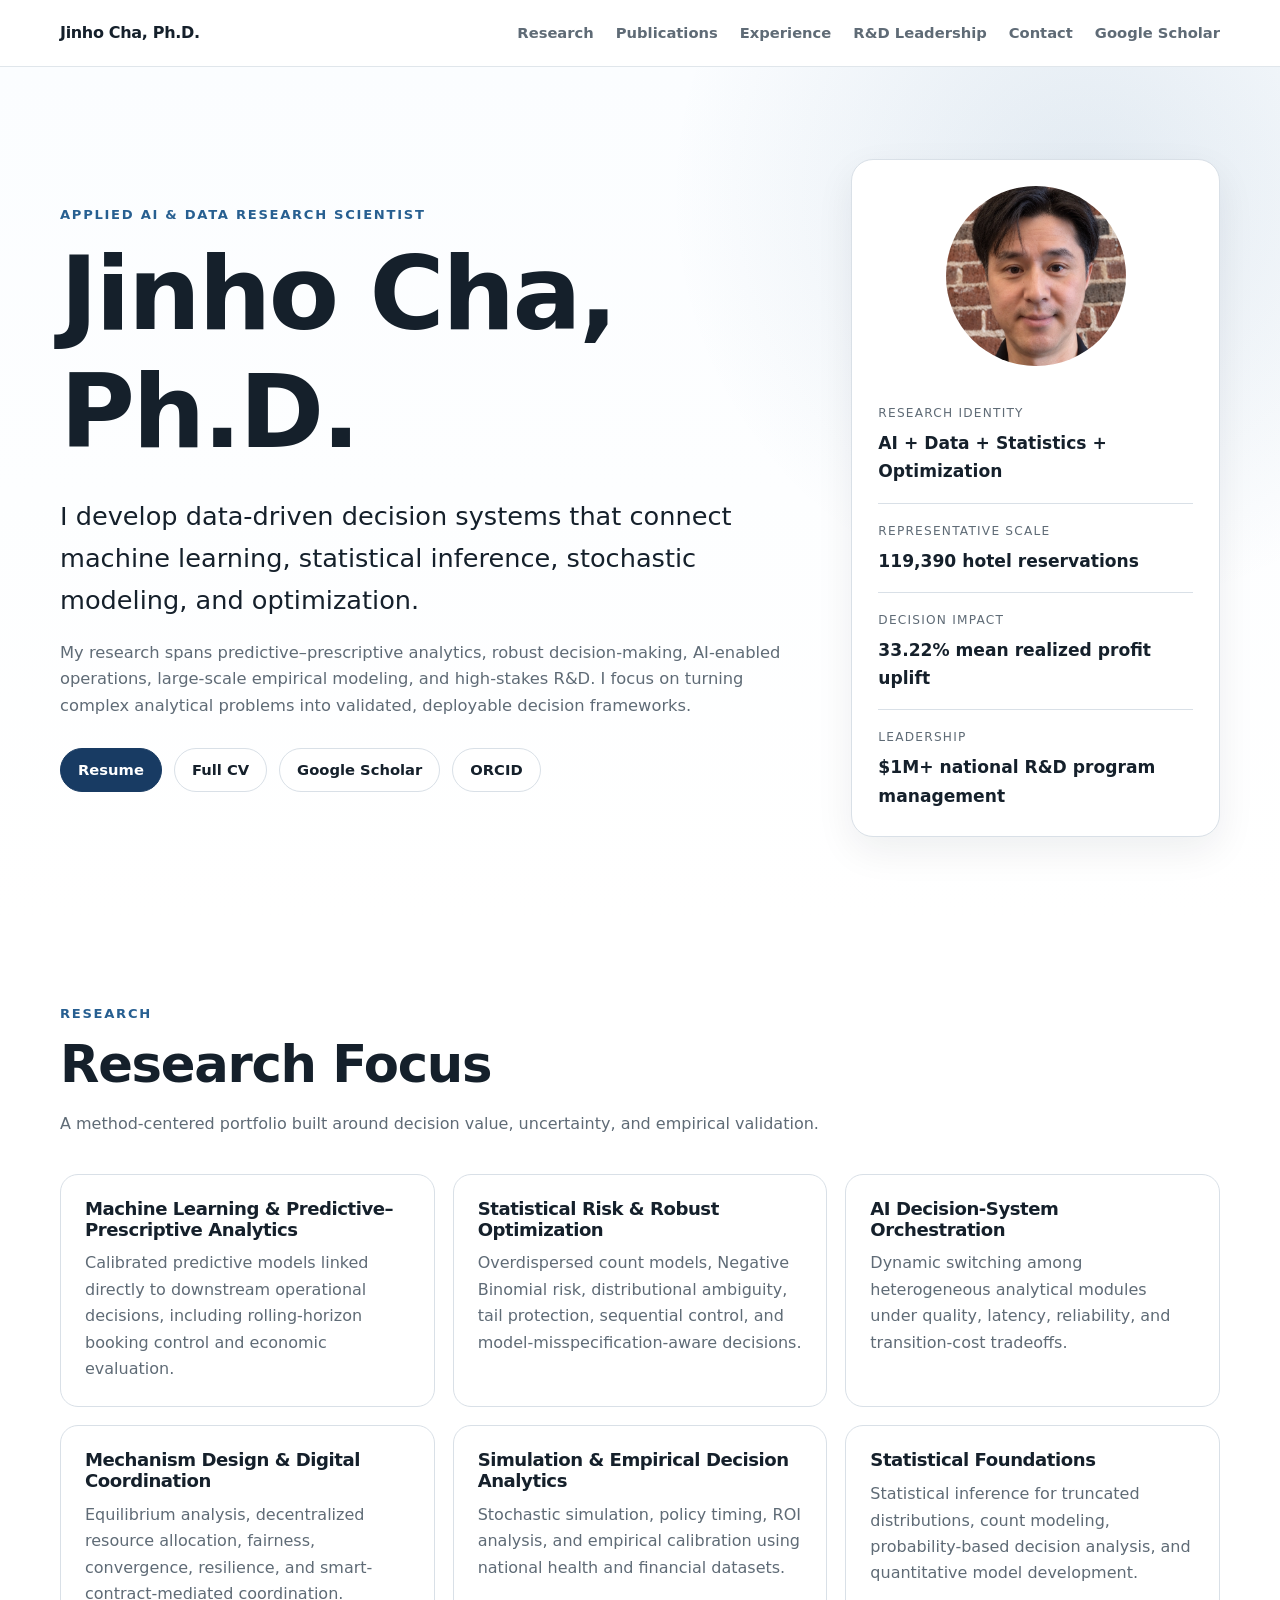
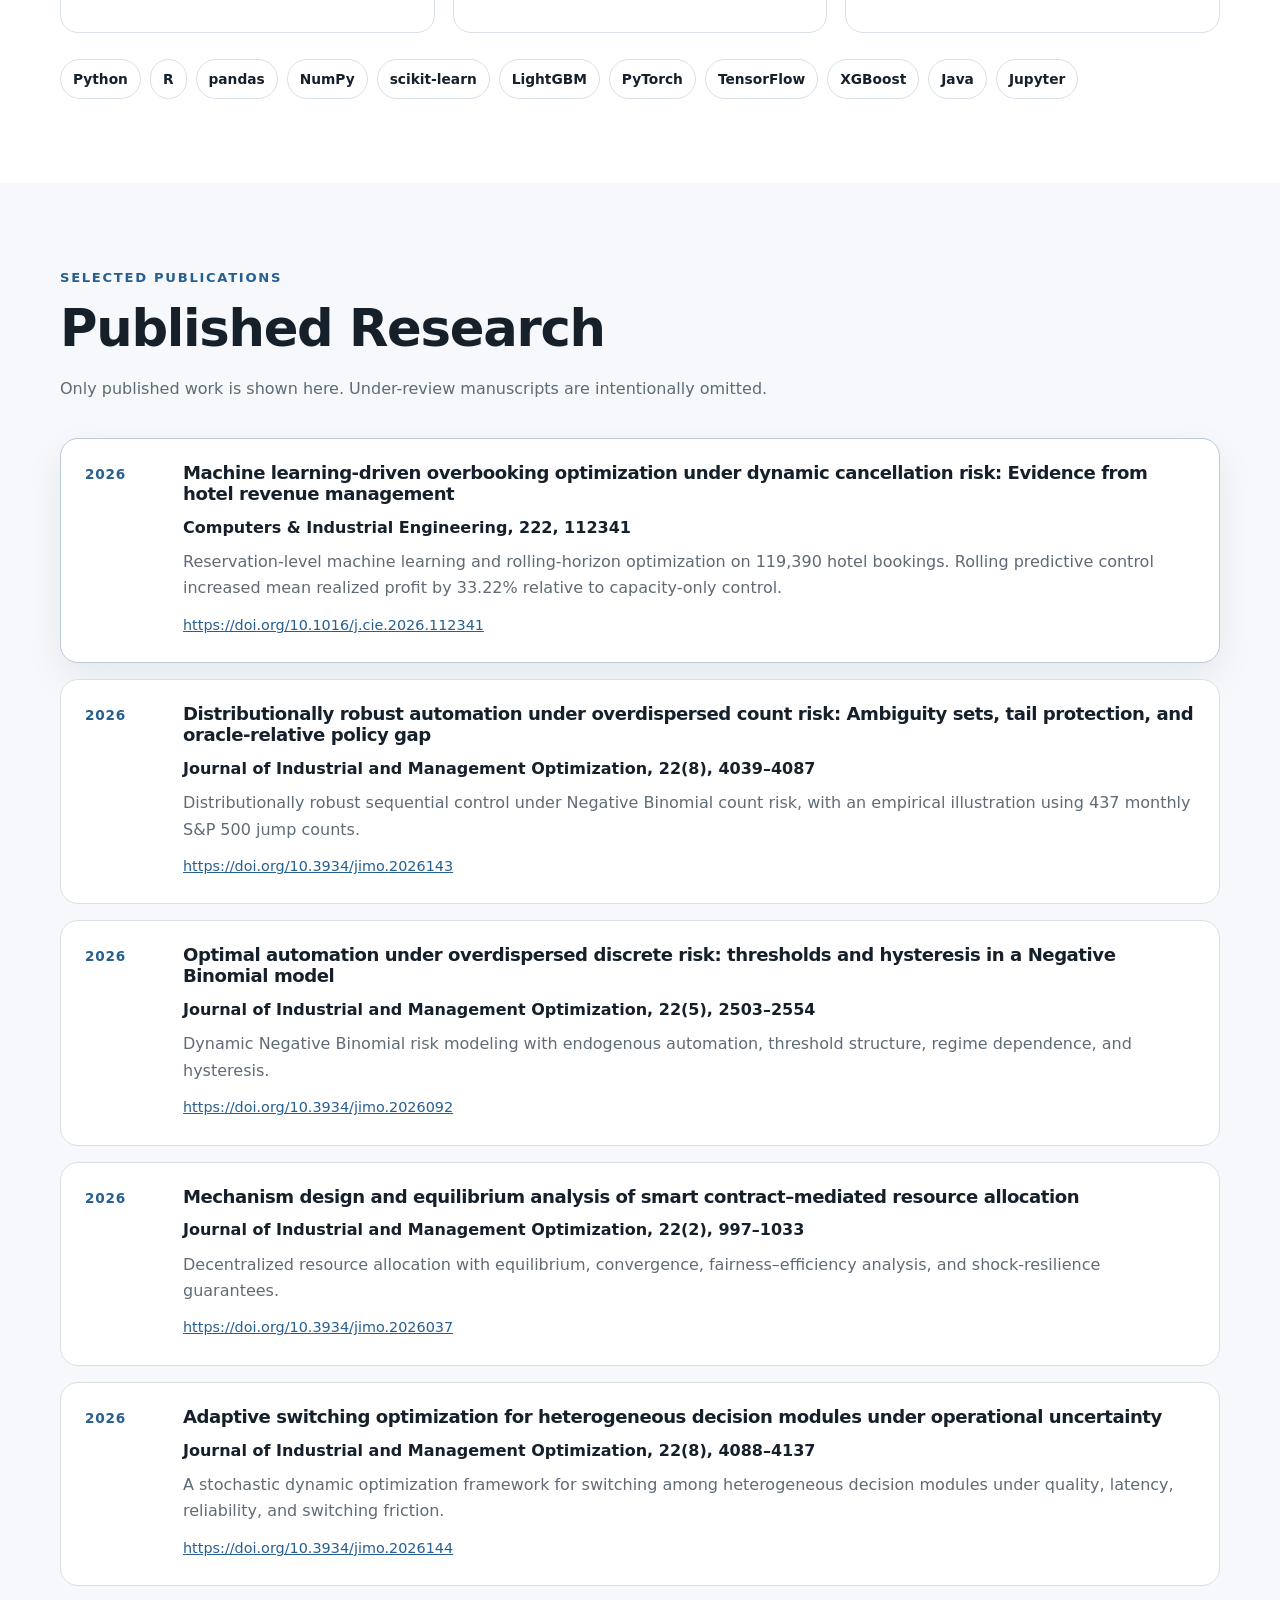
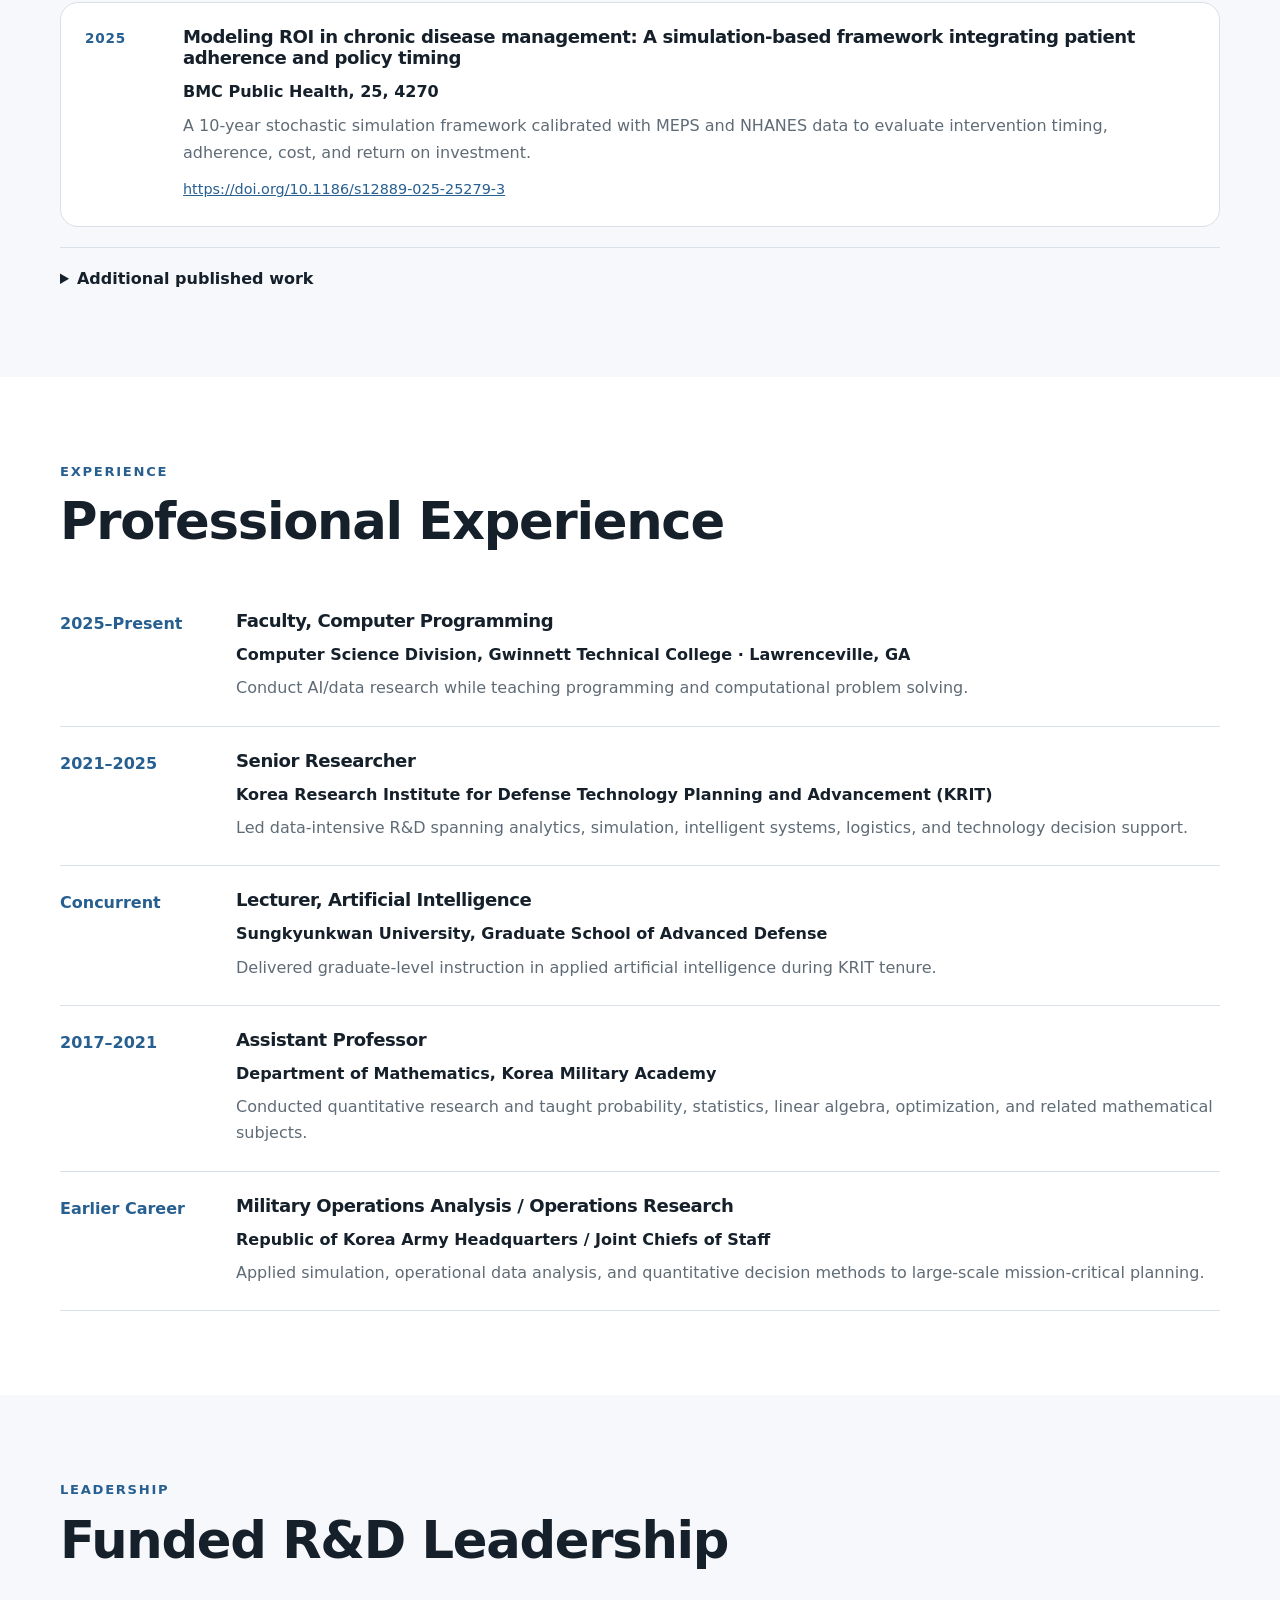
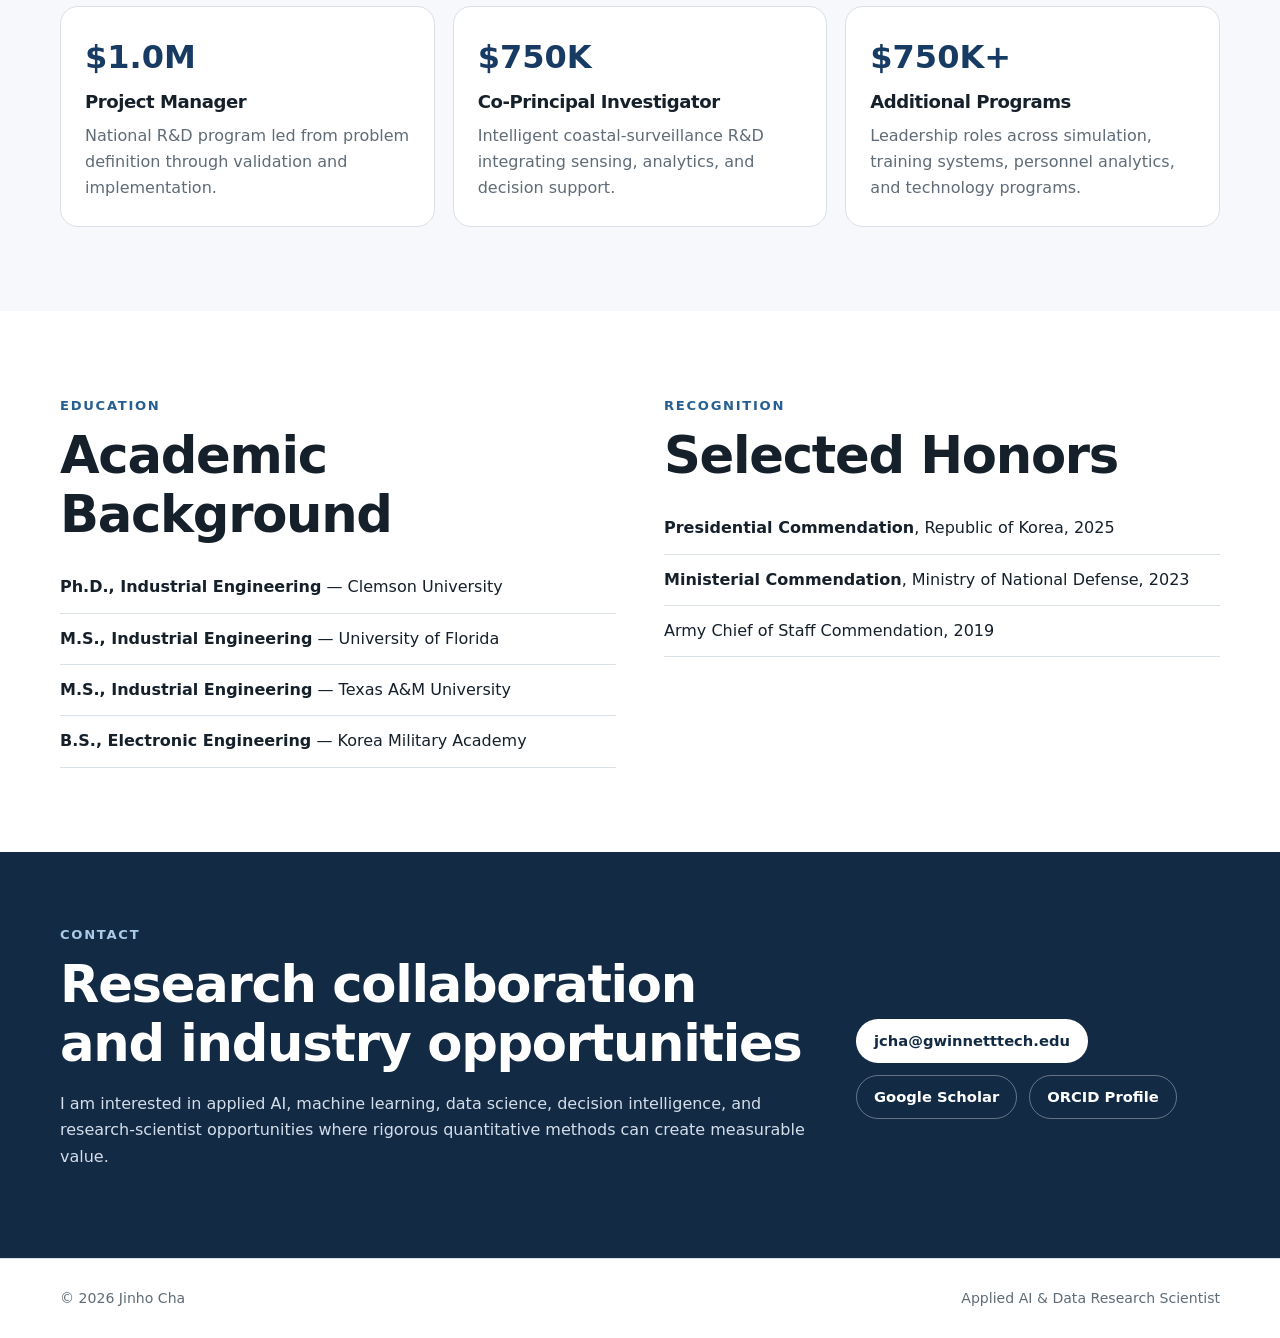
==== commit 56bb379a: "Add files via upload" ====
--- a/index.html
+++ b/index.html
@@ -18,11 +18,11 @@
   <meta property="og:description" content="Official research website of Jinho Cha, Ph.D., specializing in machine learning, statistics, optimization, operations research, and decision intelligence." />
   <meta property="og:url" content="https://jinhocha7.github.io/" />
   <meta property="og:site_name" content="Jinho Cha Research Website" />
-  <meta property="og:image" content="https://jinhocha7.github.io/profile.jpg" />
+  <meta property="og:image" content="https://jinhocha7.github.io/profile.png" />
   <meta property="og:image:alt" content="Portrait of Jinho Cha, Ph.D." />
 
   <meta name="twitter:card" content="summary_large_image" />
-  <meta name="twitter:image" content="https://jinhocha7.github.io/profile.jpg" />
+  <meta name="twitter:image" content="https://jinhocha7.github.io/profile.png" />
   <meta name="twitter:title" content="Jinho Cha, Ph.D. | AI, Data Science & Operations Research" />
   <meta name="twitter:description" content="Applied AI & Data Research Scientist specializing in machine learning, statistics, optimization, operations research, and decision intelligence." />
 
@@ -33,7 +33,7 @@
     "name": "Jinho Cha",
     "honorificSuffix": "Ph.D.",
     "url": "https://jinhocha7.github.io/",
-    "image": "https://jinhocha7.github.io/profile.jpg",
+    "image": "https://jinhocha7.github.io/profile.png",
     "sameAs": [
       "https://scholar.google.com/citations?user=AkXBIFkAAAAJ&hl=en",
       "https://orcid.org/0000-0001-9534-8090",
@@ -96,7 +96,7 @@
 
         <aside class="profile-card">
           <img
-            src="profile.jpg"
+            src="profile.png"
             alt="Portrait of Jinho Cha, Ph.D."
             width="220"
             height="220"
